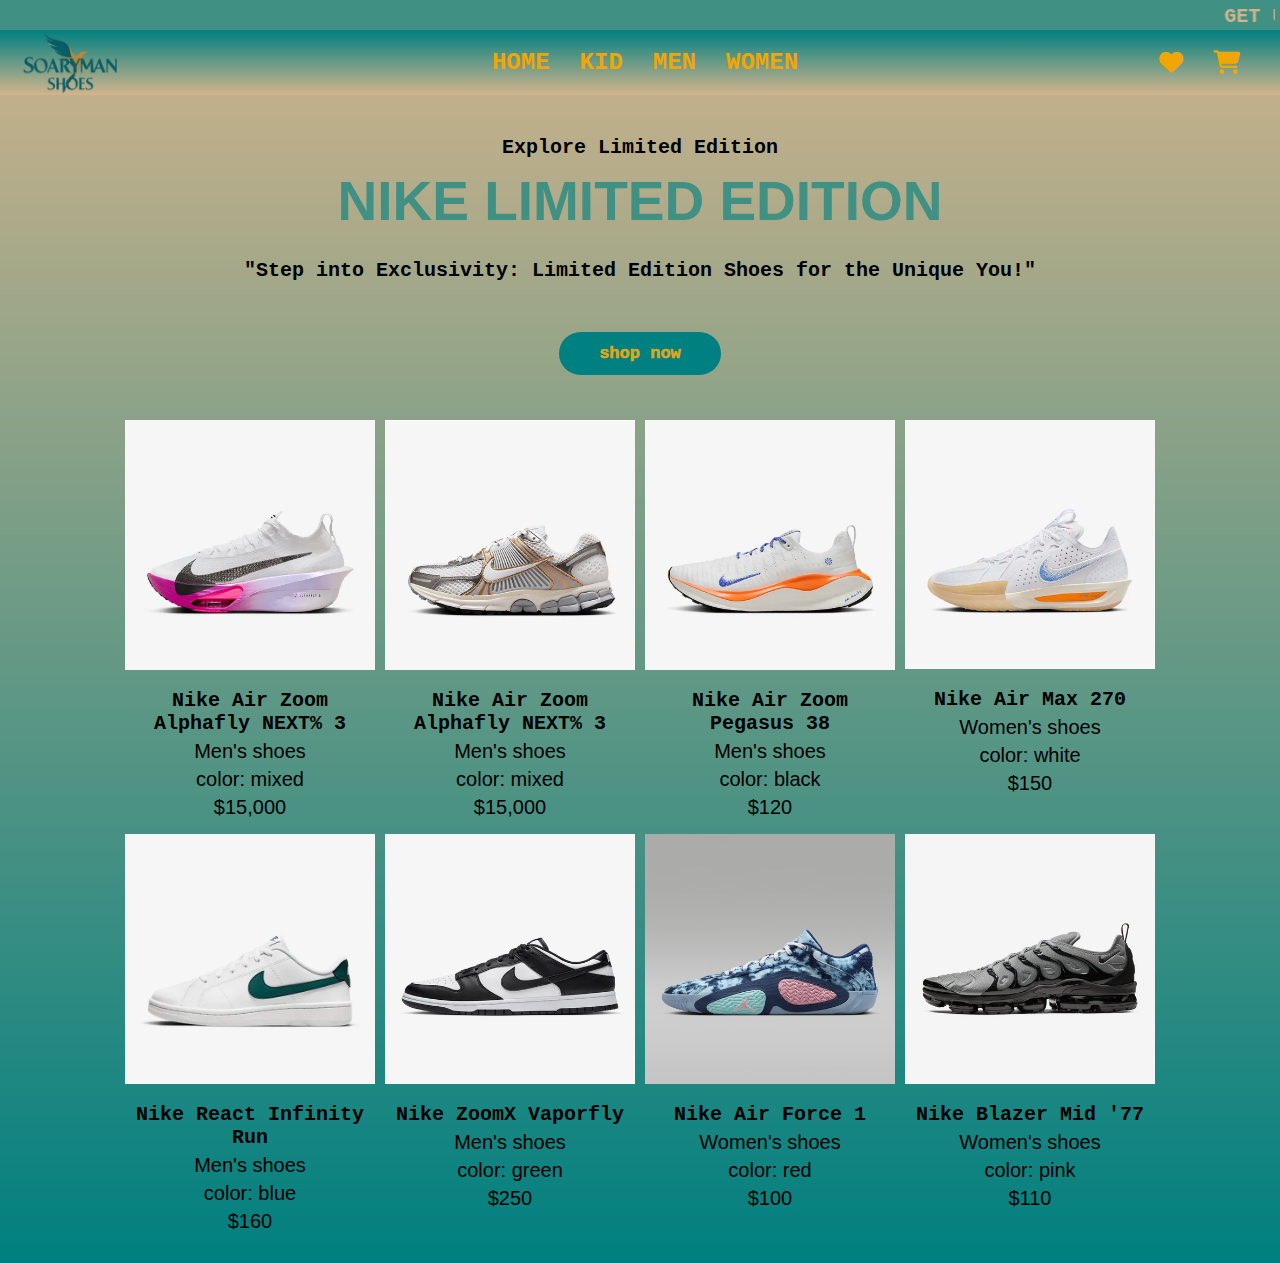
==== index.html @ 3a85d74d "Update and rename r.html to index.html" ====
<!DOCTYPE html>
<html lang="en">
<head>
    <meta charset="UTF-8">
    <meta name="viewport" content="width=device-width, initial-scale=1.0">
    <title>COC-Stats</title>
    <link rel="stylesheet" href="style.css">
    <link rel="stylesheet" href="https://cdnjs.cloudflare.com/ajax/libs/font-awesome/6.1.1/css/all.min.css">
</head>
<body>
    <header>
        <div class="r"><marquee>Get up to 499 off on 3999 /- Code: HIGH24 &nbsp;&nbsp;&nbsp;&nbsp;&nbsp;&nbsp;&nbsp;&nbsp;&nbsp;&nbsp;&nbsp;&nbsp;&nbsp;Get up to 399 off on 3000 /- Code: VALA24&nbsp;&nbsp;&nbsp;&nbsp;&nbsp;&nbsp;&nbsp;&nbsp;&nbsp;&nbsp;&nbsp;&nbsp;&nbsp;Get up to 200 off on 3999 /- Code: C&nbsp;&nbsp;&nbsp;&nbsp;&nbsp;&nbsp;&nbsp;&nbsp;&nbsp;&nbsp;&nbsp;&nbsp;&nbsp;Get up to 499 off on 3999 /- Code: HIGH24</marquee></div>
        <div class="navbar">
            <div class="logo">
                <a href="#"><img src="2.png" alt="Logo"></a>
            </div>
            <ul class="links">
                <li><a href="#home" class="home-link"><strong>HOME</strong></a></li>
                <li><a href="#kid"><strong>KID</strong></a></li>
                <li><a href="#men"><strong>MEN</strong></a></li>
                <li><a href="#women"><strong>WOMEN</strong></a></li>
            </ul>
            <div class="icons">
                <i class="fas fa-heart"></i>
                <i class="fas fa-shopping-cart"></i>
            </div>
        </div>
    </header>
    <div class="content">
        <div class="content_left">
            <h5><strong>Explore limited Edition</strong></h5>
            <h1>Nike limited Edition</h1>
            <p><strong>"Step into Exclusivity: Limited Edition Shoes for the Unique You!"</strong></p>
            <button class="btn">shop now</button>
        </div>
        <div class="container-right">
            <div class="product">
                <img src="9.png" alt="nike shoes">
                <h4>Nike Air Zoom Alphafly NEXT% 3</h4>
                <p class="category">Men's shoes</p>
                <p class="color">color: mixed</p>
                <p class="price">$15,000</p>
            </div>
            <div class="product">
                <img src="10.png" alt="nike shoes">
                <h4>Nike Air Zoom Alphafly NEXT% 3</h4>
                <p class="category">Men's shoes</p>
                <p class="color">color: mixed</p>
                <p class="price">$15,000</p>
            </div>
            <div class="product">
                <img src="s3.png" alt="nike shoes">
                <h4>Nike Air Zoom Pegasus 38</h4>
                <p class="category">Men's shoes</p>
                <p class="color">color: black</p>
                <p class="price">$120</p>
            </div>
            <div class="product">
                <img src="1.png" alt="nike shoes">
                <h4>Nike Air Max 270</h4>
                <p class="category">Women's shoes</p>
                <p class="color">color: white</p>
                <p class="price">$150</p>
            </div>
            <div class="product">
                <img src="s4.png" alt="nike shoes">
                <h4>Nike React Infinity Run</h4>
                <p class="category">Men's shoes</p>
                <p class="color">color: blue</p>
                <p class="price">$160</p>
            </div>
            <div class="product">
                <img src="ttt.png" alt="nike shoes">
                <h4>Nike ZoomX Vaporfly</h4>
                <p class="category">Men's shoes</p>
                <p class="color">color: green</p>
                <p class="price">$250</p>
            </div>
            <div class="product">
                <img src="tt.jpg" alt="nike shoes">
                <h4>Nike Air Force 1</h4>
                <p class="category">Women's shoes</p>
                <p class="color">color: red</p>
                <p class="price">$100</p>
            </div>
            <div class="product">
                <img src="t.jpg" alt="nike shoes">
                <h4>Nike Blazer Mid '77</h4>
                <p class="category">Women's shoes</p>
                <p class="color">color: pink</p>
                <p class="price">$110</p>
            </div>
        </div>
    </div>
</body>
</html>
---- style.css ----
.r{
    padding:5px;
    background-color: #419084;
    height: 30px;
    font-size: 20px;
    font-weight: 100;
    font-family: 'Courier New', Courier, monospace;
    color:#D2B48C ;
    font-weight: bold;
    text-transform: uppercase;
}
* {
    margin: 0;
    padding: 0;
    font-family: 'Courier New', Courier, monospace;
    box-sizing: border-box;
}

body {
    background-image: url(4.png);
    background-repeat: no-repeat;
    background-size: cover;
}

/* Navbar Styling */
.navbar {
    height: 65px;
    display: flex;
    justify-content: center;
    align-items: center;
    padding: 10px;
    background-color: transparent;
    color: white;
    background: linear-gradient(to bottom, #008080, #D2B48C);
}

.logo {
    position: absolute;
    left: 10px;
}

.logo a {
    display: flex;
    align-items: center;
    text-decoration: none;
    font-size: 24px;
    color: white;
    font-weight: bold;
}

.logo img {
    height: 120px;
    width: 120px;
}

ul.links {
    list-style: none;
    display: flex;
}

ul.links li {
    margin-left: 10px;
}

ul.links li a {
    text-decoration: none;
    color: #f0a604;
    font-weight: bolder;
    text-transform: capitalize;
    font-size: 24px;
    padding: 5px 10px;
    border-radius: 5px;
}

ul.links li a:hover {
    text-decoration: underline;
}

.icons {
    position: absolute;
    right: 40px;
}

.icons i {
    margin-left: 20px;
    color: #f0a604;
    font-size: 24px;
}

.content {
    display: flex;
    flex-direction: column;
    align-items: center;
    padding: 20px;
}

.content_left {
    text-align: center;
    padding: 20px;
}

.content h5 {
    font-size: 20px;
    text-transform: capitalize;
    color: #000000;
    margin-bottom: 10px;
    font-family: "Jost", sans-serif;
}

.content h1 {
    font-size: 55px;
    text-transform: uppercase;
    color: #419084;
    margin-bottom: 25px;
    font-family: "Jost", sans-serif;
    
}

.content p {
    font-size: 20px;
    color: #000;
    margin-bottom: 30px;
    font-family: "Jost", sans-serif;
}

.btn {
    background-color: #419084;
    color: goldenrod;
    font-size: 17px;
    padding: 12px 40px;
    font-weight: 1000;
    border: none;
    margin: 20px 10px;
    border-radius: 50px;
    cursor: pointer;
    background: #008080;
    box-shadow: #f0a604;
}

.container-right {
    display: flex;
    flex-wrap: wrap;
    gap: 0; 
    justify-content: center;
}

.product {
    height: auto;
    width: 250px;
    text-align: center;
    margin: 5px; 
    padding: 0; 
    font-family: "Jost", sans-serif;
}

.product img {
    max-height: 250px; 
    width: 100%;
    object-fit: contain;
    margin-bottom: 10px;
    font-family: "Jost", sans-serif;
}

.product h4, .product p {
    margin: 5px 0;
}

.product h4{
font-size: 20px;
}
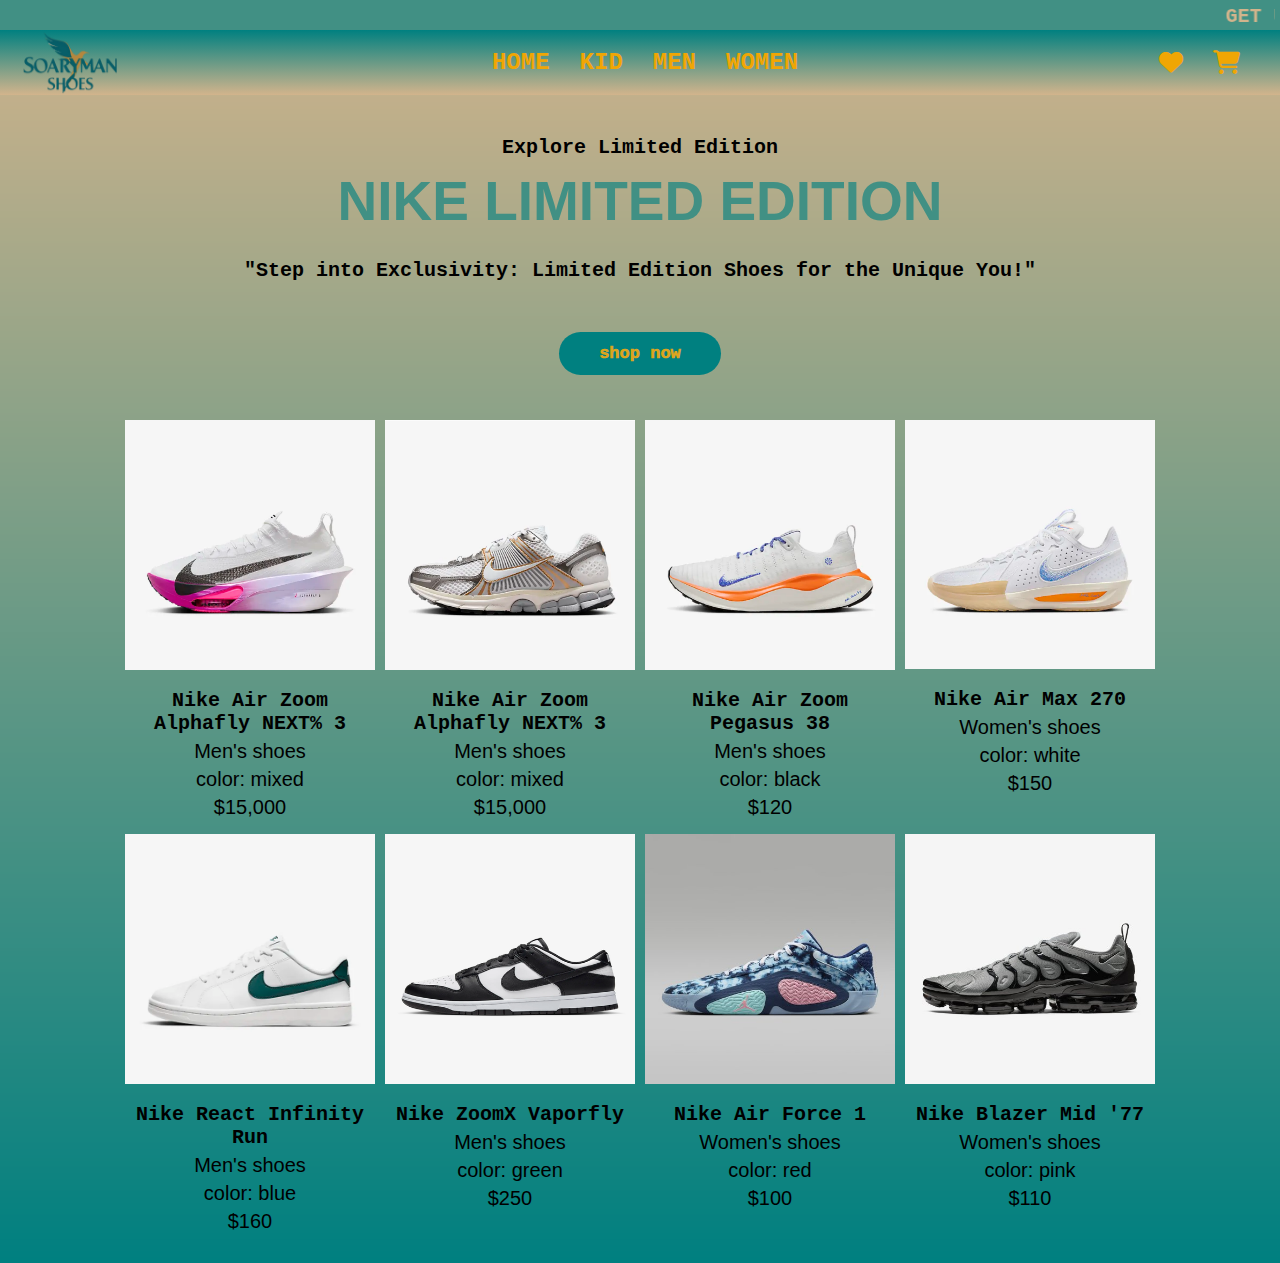
==== commit 348e584e: "Update index.html" ====
--- a/index.html
+++ b/index.html
@@ -3,7 +3,7 @@
 <head>
     <meta charset="UTF-8">
     <meta name="viewport" content="width=device-width, initial-scale=1.0">
-    <title>COC-Stats</title>
+    <title>MADEINNEPAL</title>
     <link rel="stylesheet" href="style.css">
     <link rel="stylesheet" href="https://cdnjs.cloudflare.com/ajax/libs/font-awesome/6.1.1/css/all.min.css">
 </head>
--- a/style.css
+++ b/style.css
@@ -23,7 +23,7 @@
     background-size: cover;
 }
 
-/* Navbar Styling */
+
 .navbar {
     height: 65px;
     display: flex;
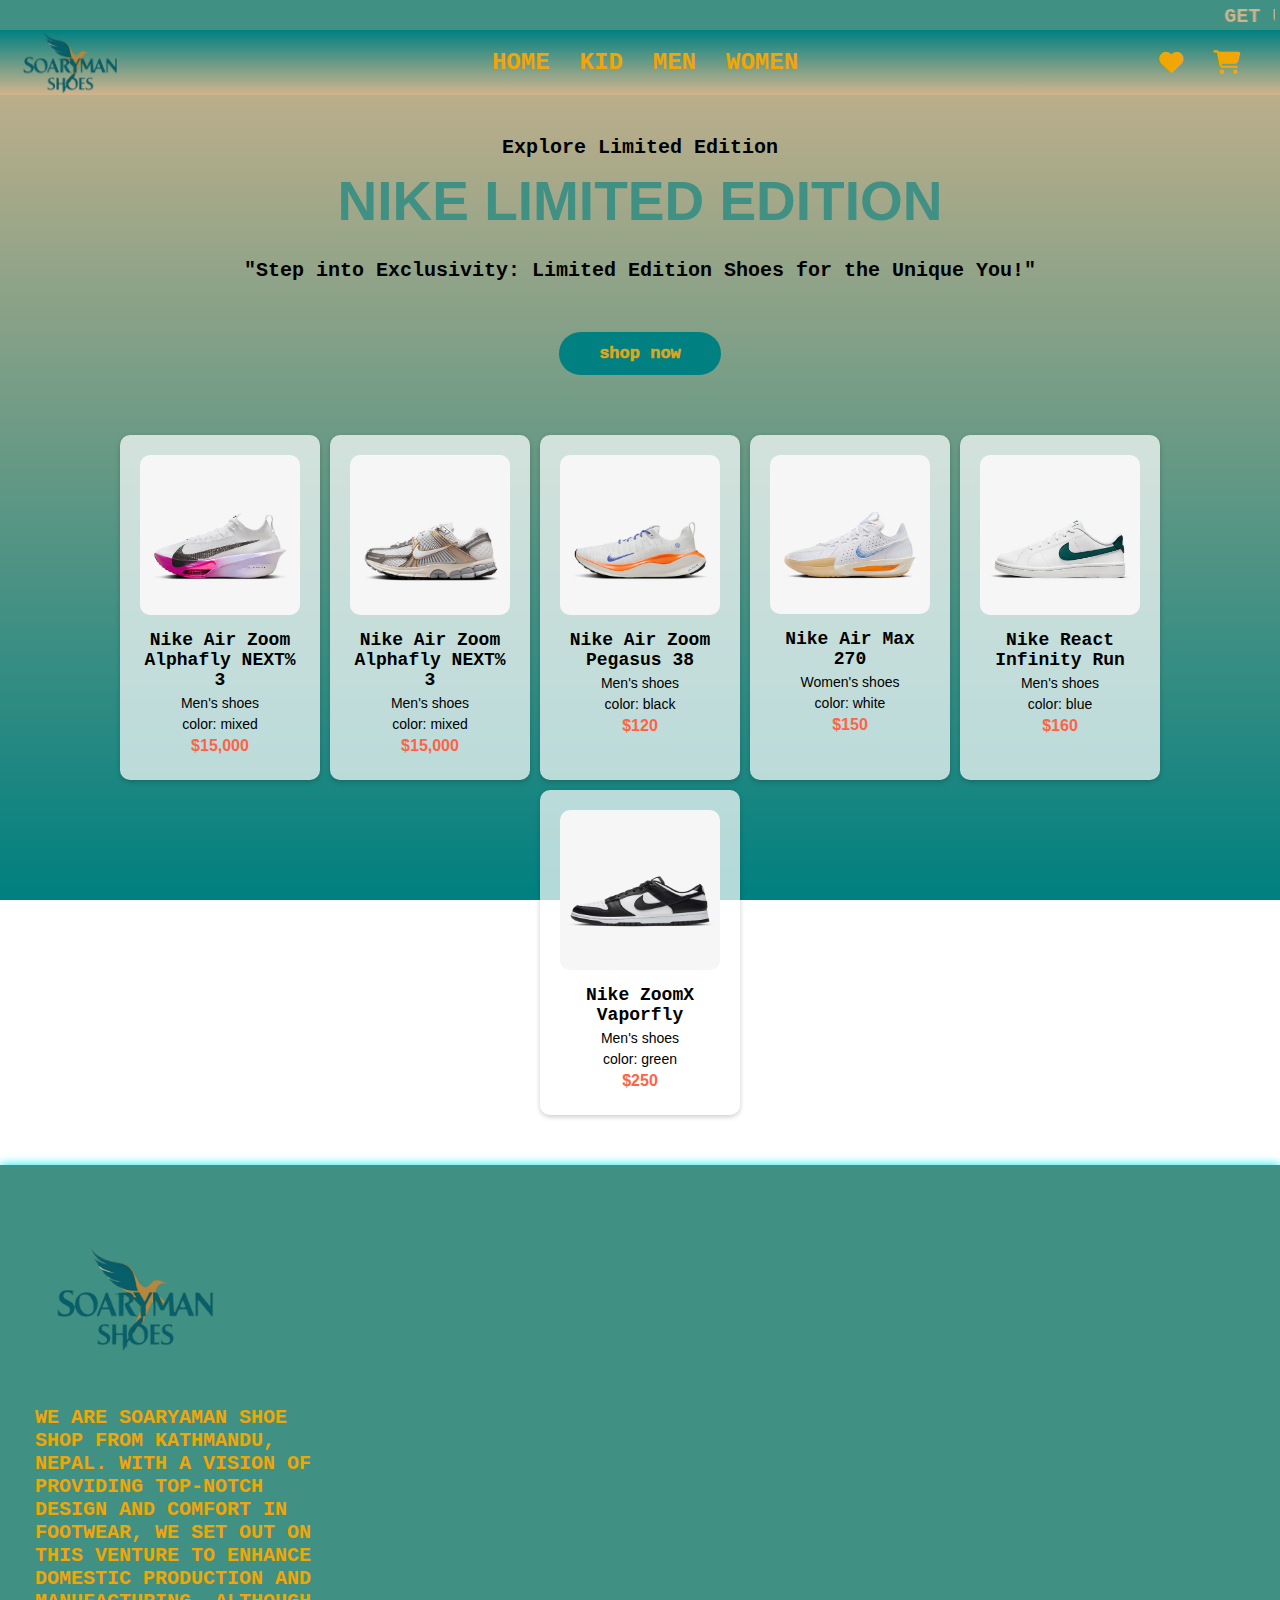
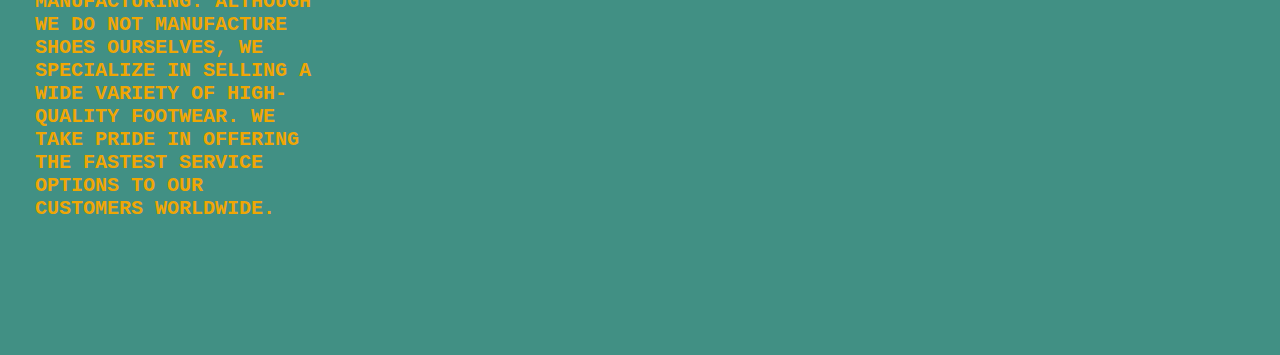
==== commit 00a3a560: "Add files via upload" ====
--- a/index.html
+++ b/index.html
@@ -3,9 +3,13 @@
 <head>
     <meta charset="UTF-8">
     <meta name="viewport" content="width=device-width, initial-scale=1.0">
-    <title>MADEINNEPAL</title>
+    <title>MADEINNEPAL
+
+    </title>
+    
     <link rel="stylesheet" href="style.css">
     <link rel="stylesheet" href="https://cdnjs.cloudflare.com/ajax/libs/font-awesome/6.1.1/css/all.min.css">
+    <link rel="icon" type="image/jpg" href="2.png">
 </head>
 <body>
     <header>
@@ -76,21 +80,18 @@
                 <p class="color">color: green</p>
                 <p class="price">$250</p>
             </div>
-            <div class="product">
-                <img src="tt.jpg" alt="nike shoes">
-                <h4>Nike Air Force 1</h4>
-                <p class="category">Women's shoes</p>
-                <p class="color">color: red</p>
-                <p class="price">$100</p>
-            </div>
-            <div class="product">
-                <img src="t.jpg" alt="nike shoes">
-                <h4>Nike Blazer Mid '77</h4>
-                <p class="category">Women's shoes</p>
-                <p class="color">color: pink</p>
-                <p class="price">$110</p>
-            </div>
         </div>
     </div>
+    <footer class="footer">
+        <div class="row">
+            <div class="col">
+                <img src="2.png " height="200px">
+                <p>We are Soaryaman Shoe Shop from Kathmandu, Nepal. With a vision of providing top-notch design and comfort in footwear, we set out on this venture to enhance domestic production and manufacturing. Although we do not manufacture shoes ourselves, we specialize in selling a wide variety of high-quality footwear. We take pride in offering the fastest service options to our customers worldwide.</p>
+            </div>
+            <div class="col"></div>
+            <div class="col"></div>
+            <div class="col"></div>
+        </div>
+    </footer>
 </body>
 </html>
--- a/style.css
+++ b/style.css
@@ -1,15 +1,21 @@
-
-.r{
-    padding:5px;
+body, html {
+    margin: 0;
+    padding: 0;
+    height: 100%;
+}
+
+.r {
+    padding: 5px;
     background-color: #419084;
     height: 30px;
     font-size: 20px;
     font-weight: 100;
     font-family: 'Courier New', Courier, monospace;
-    color:#D2B48C ;
+    color: #D2B48C;
     font-weight: bold;
     text-transform: uppercase;
 }
+
 * {
     margin: 0;
     padding: 0;
@@ -18,9 +24,10 @@
 }
 
 body {
-    background-image: url(4.png);
+    background-image: url('4.png');
     background-repeat: no-repeat;
     background-size: cover;
+    min-height: 150vh; 
 }
 
 
@@ -33,6 +40,7 @@
     background-color: transparent;
     color: white;
     background: linear-gradient(to bottom, #008080, #D2B48C);
+    position: relative; 
 }
 
 .logo {
@@ -114,7 +122,6 @@
     color: #419084;
     margin-bottom: 25px;
     font-family: "Jost", sans-serif;
-    
 }
 
 .content p {
@@ -141,31 +148,64 @@
 .container-right {
     display: flex;
     flex-wrap: wrap;
-    gap: 0; 
+    gap: 10px; 
     justify-content: center;
+    margin-top: 20px;
 }
 
 .product {
+    background-color: rgba(255, 255, 255, 0.7);
+    border-radius: 10px;
+    padding: 20px;
+    width: 200px;
+    text-align: center;
+    box-shadow: 0 2px 5px rgba(0, 0, 0, 0.2);
+}
+
+.product img {
+    width: 100%;
     height: auto;
-    width: 250px;
+    margin-bottom: 10px;
+    border-radius: 10px;
+}
+
+.product h4 {
+    font-size: 18px;
+    margin-bottom: 5px;
+}
+
+.product p {
+    font-size: 14px;
+    margin-bottom: 5px;
+}
+
+.product .price {
+    font-size: 16px;
+    font-weight: bold;
+    color: #ff6347; 
+}
+
+footer {
+    background-color: #419084;
+    color:#f0a604;
+    padding: 20px;
     text-align: center;
-    margin: 5px; 
-    padding: 0; 
-    font-family: "Jost", sans-serif;
-}
-
-.product img {
-    max-height: 250px; 
-    width: 100%;
-    object-fit: contain;
-    margin-bottom: 10px;
-    font-family: "Jost", sans-serif;
-}
-
-.product h4, .product p {
-    margin: 5px 0;
-}
-
-.product h4{
-font-size: 20px;
-}
+    margin-top: 30px;
+    box-shadow: 0px 0px 10px #04e8f0;
+    font-size: 20px;
+    font-family: 'Courier New', Courier, monospace;
+    font-weight: bold;
+    text-transform: uppercase;
+}
+
+footer .row {
+    display: flex;
+    justify-content: space-between;
+    margin-bottom: 100px;
+}
+
+footer .col {
+    flex: 2;
+    padding: 15px;
+    text-align: left;
+}
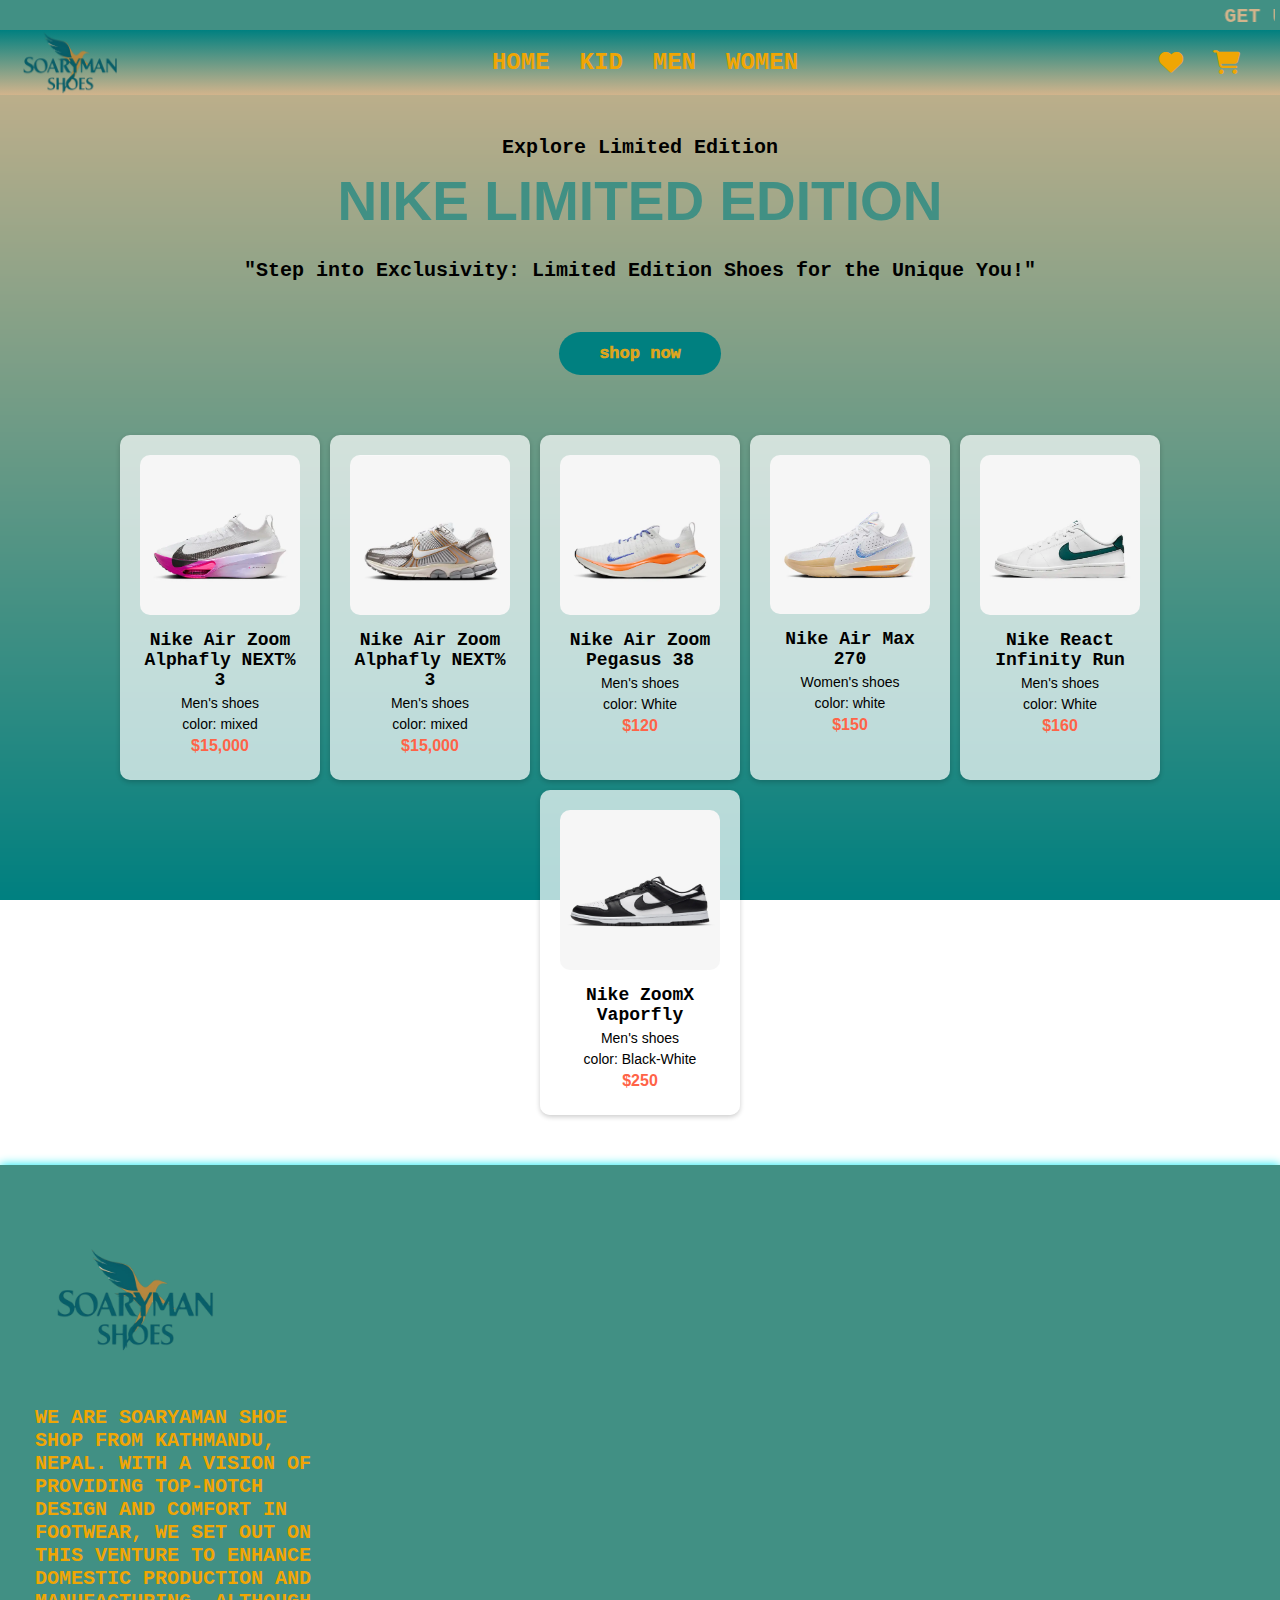
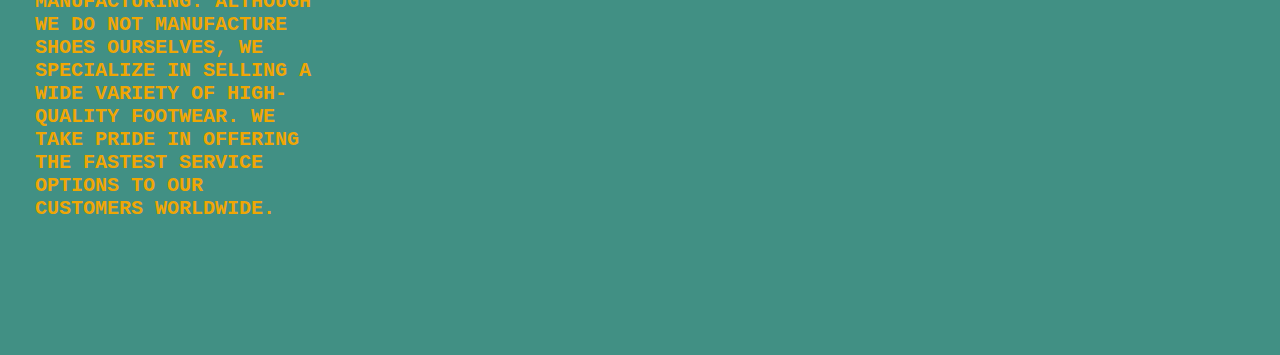
==== commit 94f327fb: "Update index.html" ====
--- a/index.html
+++ b/index.html
@@ -56,7 +56,7 @@
                 <img src="s3.png" alt="nike shoes">
                 <h4>Nike Air Zoom Pegasus 38</h4>
                 <p class="category">Men's shoes</p>
-                <p class="color">color: black</p>
+                <p class="color">color: White</p>
                 <p class="price">$120</p>
             </div>
             <div class="product">
@@ -70,14 +70,14 @@
                 <img src="s4.png" alt="nike shoes">
                 <h4>Nike React Infinity Run</h4>
                 <p class="category">Men's shoes</p>
-                <p class="color">color: blue</p>
+                <p class="color">color: White</p>
                 <p class="price">$160</p>
             </div>
             <div class="product">
                 <img src="ttt.png" alt="nike shoes">
                 <h4>Nike ZoomX Vaporfly</h4>
                 <p class="category">Men's shoes</p>
-                <p class="color">color: green</p>
+                <p class="color">color: Black-White</p>
                 <p class="price">$250</p>
             </div>
         </div>
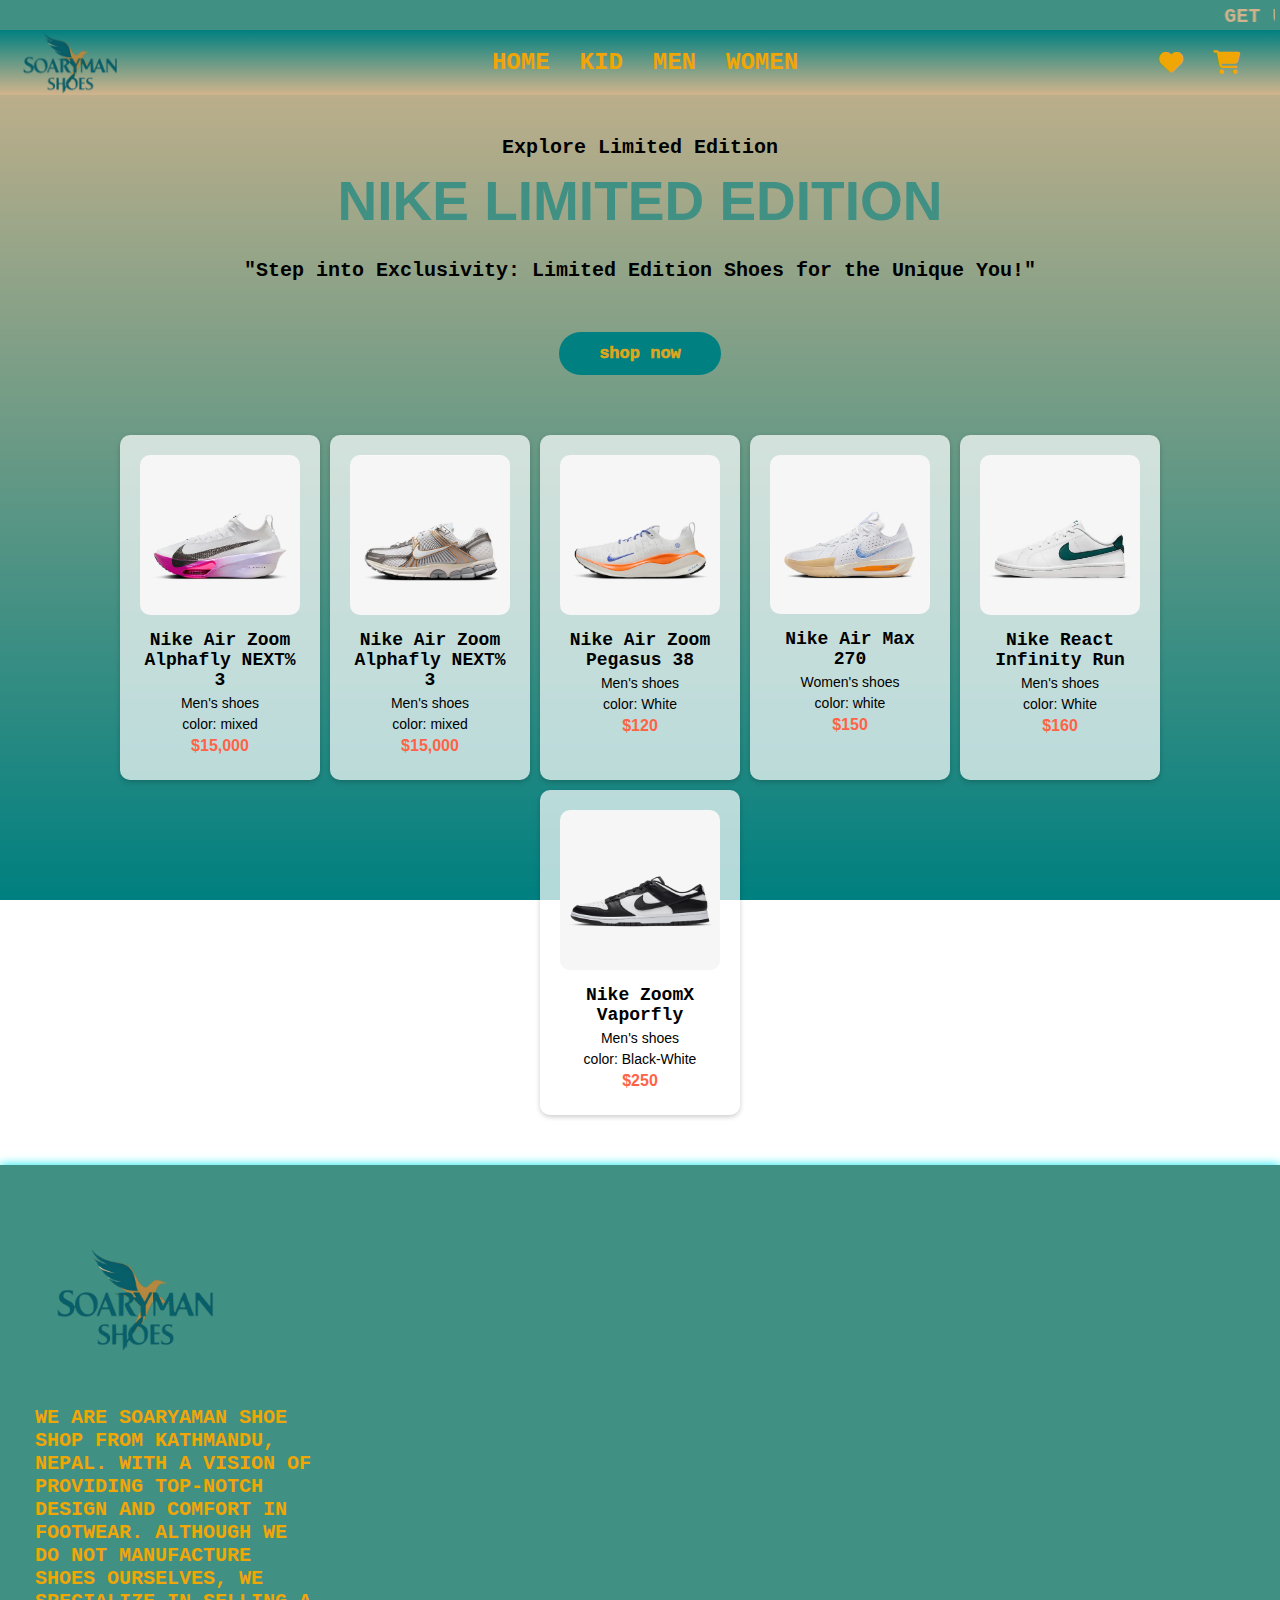
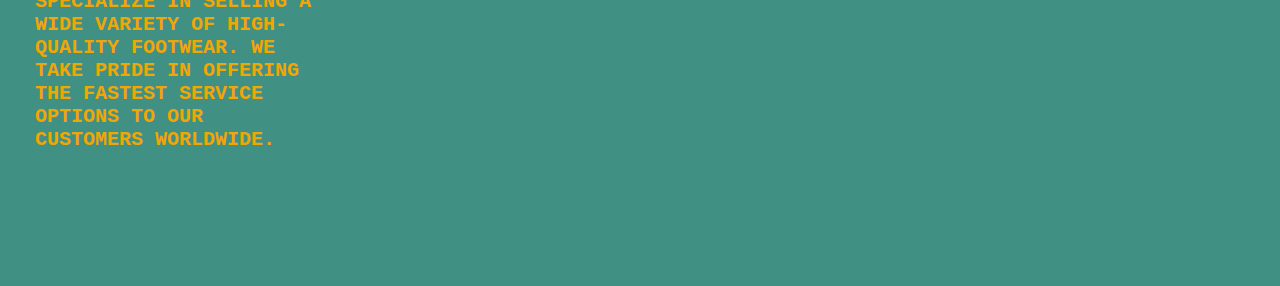
==== commit 25fa5e66: "Update index.html" ====
--- a/index.html
+++ b/index.html
@@ -86,7 +86,7 @@
         <div class="row">
             <div class="col">
                 <img src="2.png " height="200px">
-                <p>We are Soaryaman Shoe Shop from Kathmandu, Nepal. With a vision of providing top-notch design and comfort in footwear, we set out on this venture to enhance domestic production and manufacturing. Although we do not manufacture shoes ourselves, we specialize in selling a wide variety of high-quality footwear. We take pride in offering the fastest service options to our customers worldwide.</p>
+                <p>We are Soaryaman Shoe Shop from Kathmandu, Nepal. With a vision of providing top-notch design and comfort in footwear. Although we do not manufacture shoes ourselves, we specialize in selling a wide variety of high-quality footwear. We take pride in offering the fastest service options to our customers worldwide.</p>
             </div>
             <div class="col"></div>
             <div class="col"></div>
